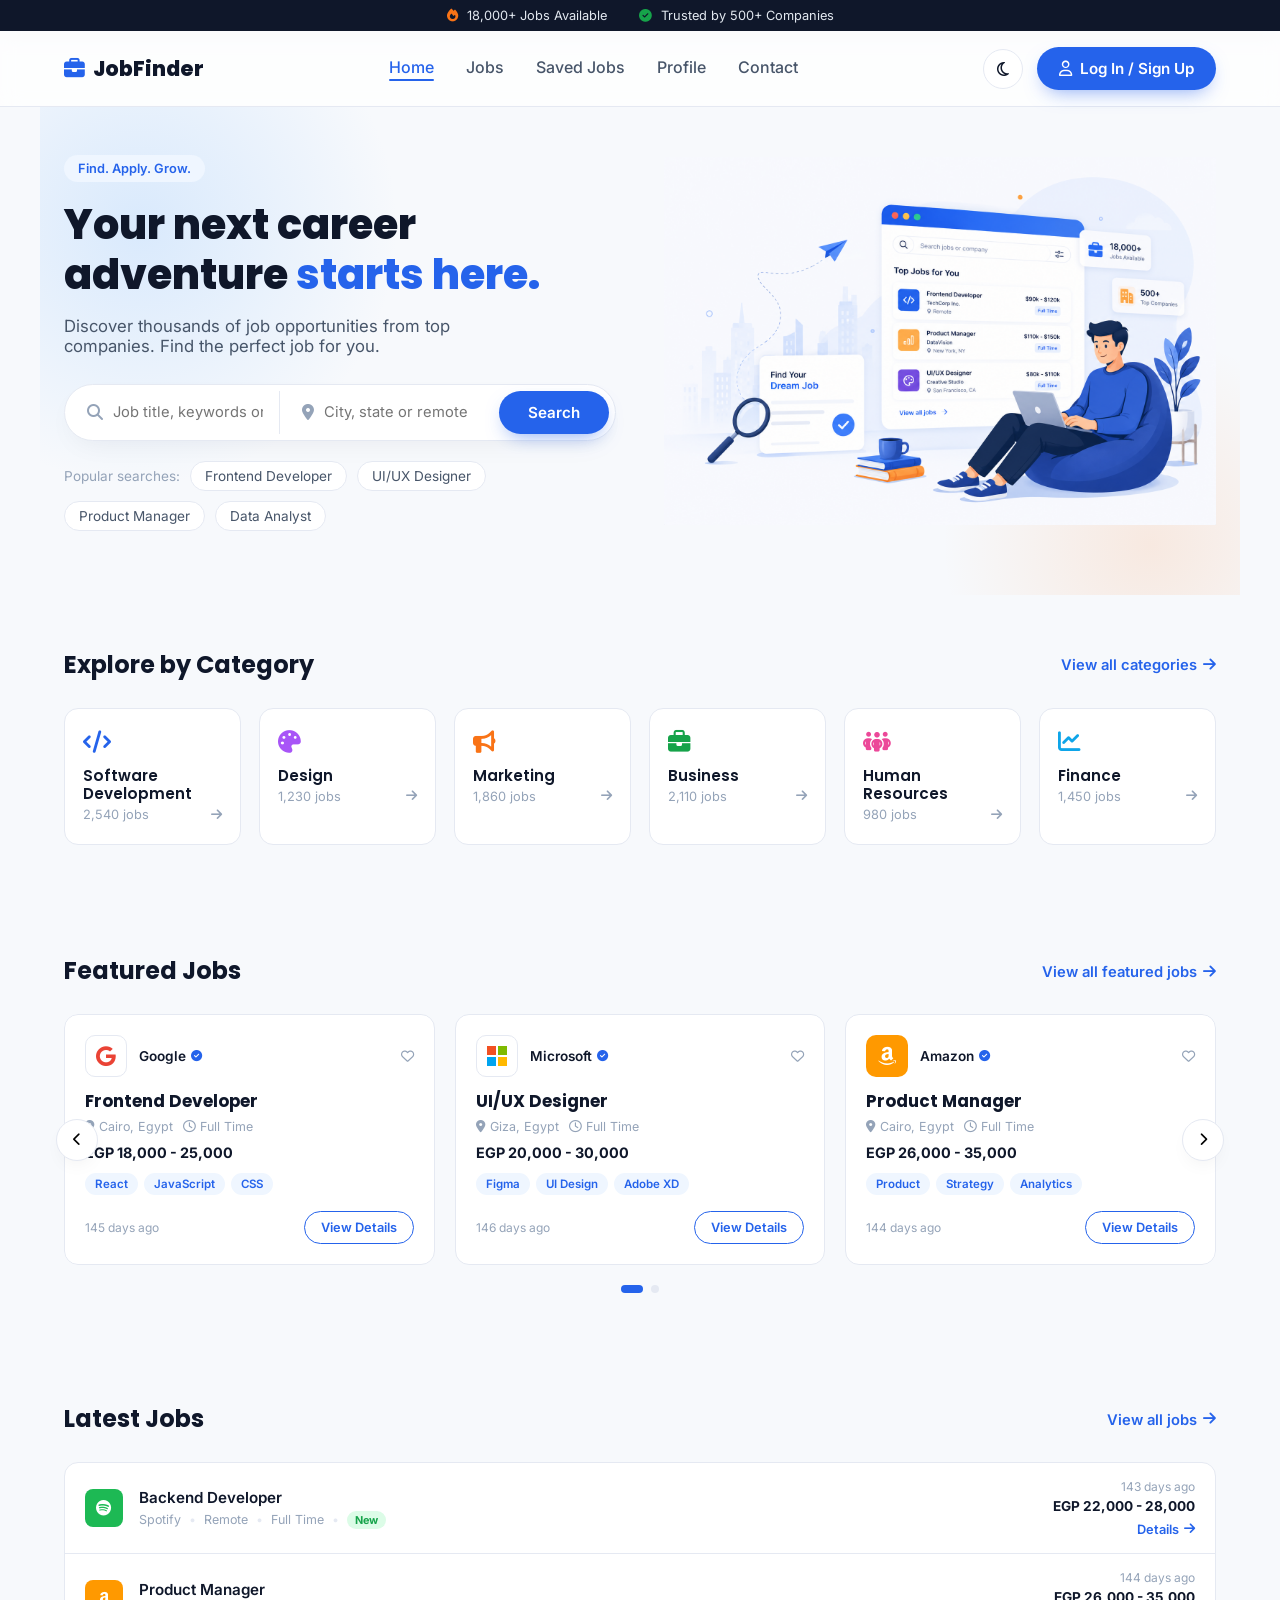
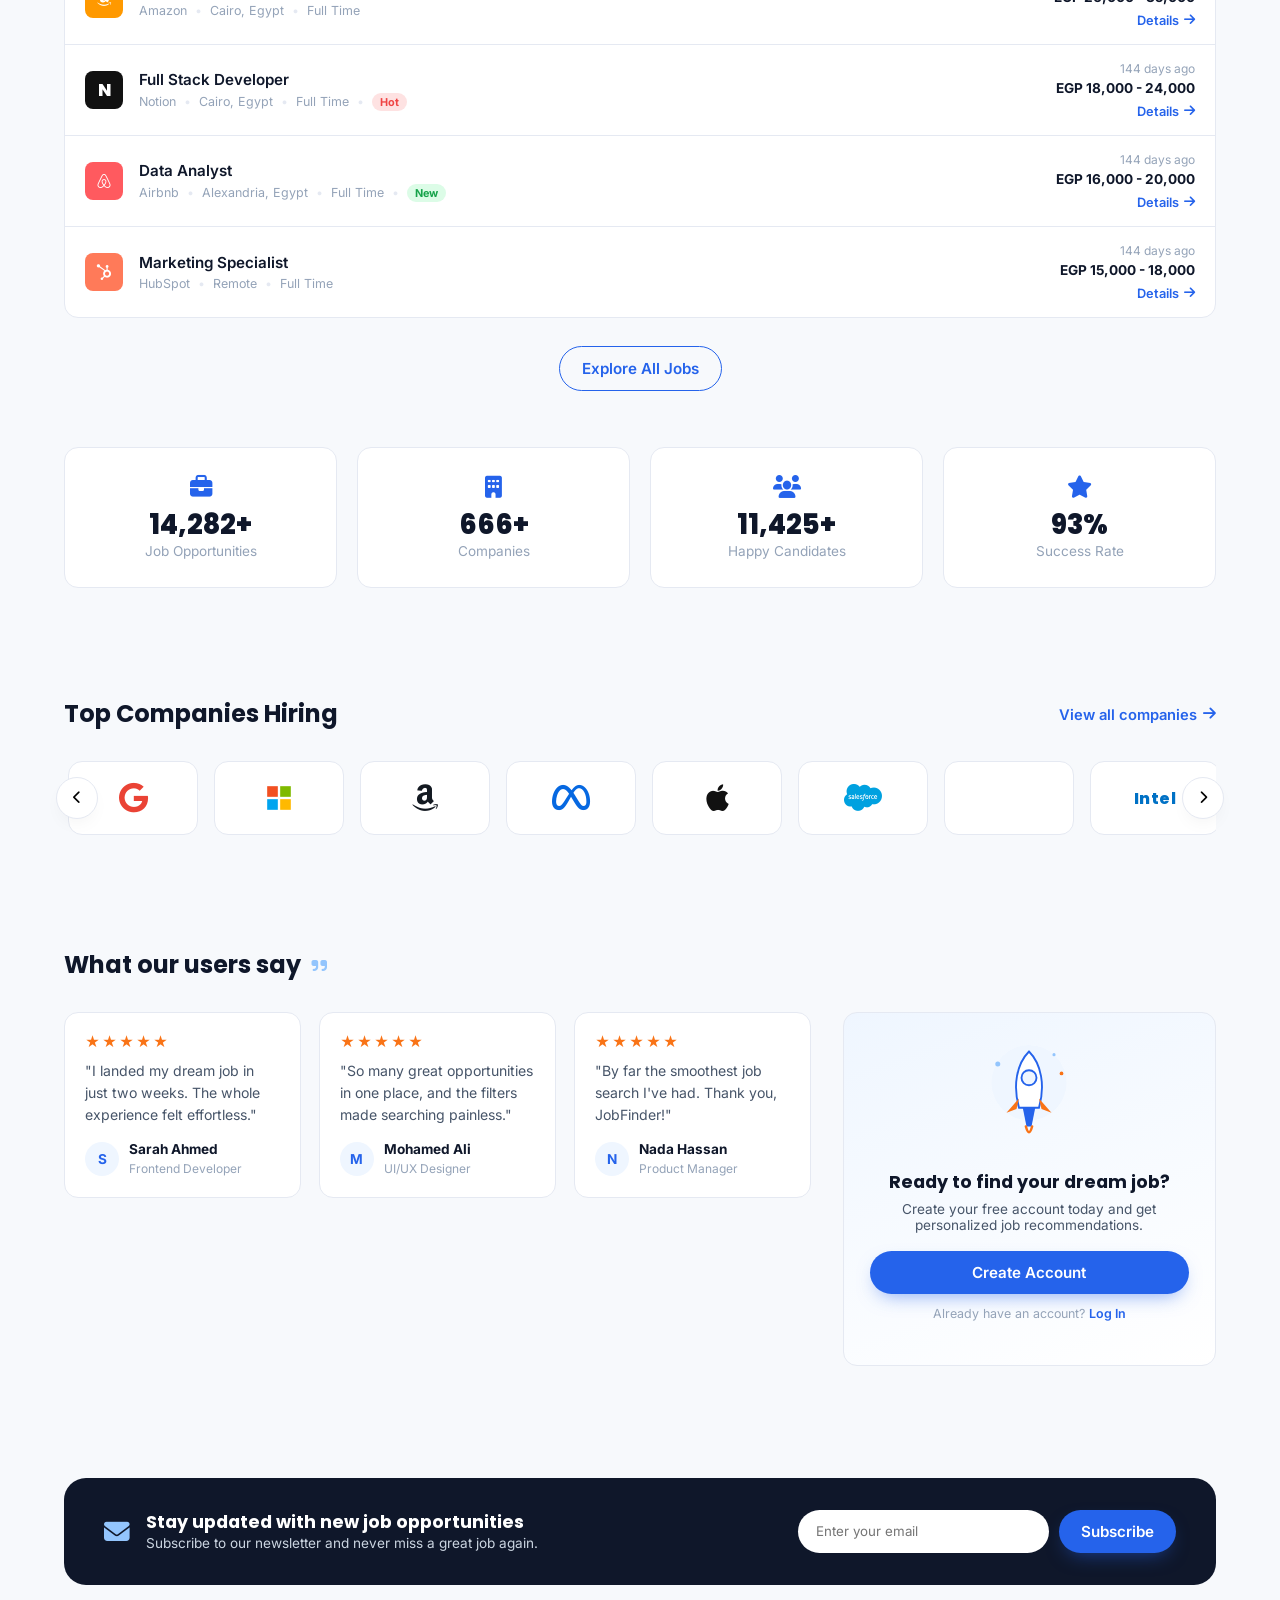
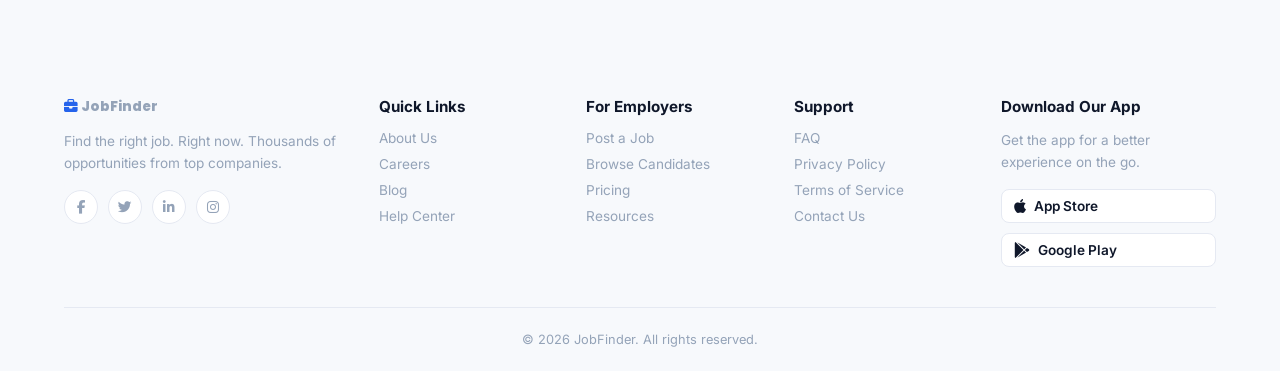
==== index.html @ 9f650072 "Initial commit" ====
<!DOCTYPE html>
<html lang="en">
<head>
<meta charset="UTF-8">
<meta name="viewport" content="width=device-width, initial-scale=1.0">
<title>JobFinder | Find. Apply. Grow.</title>

<link rel="preconnect" href="https://fonts.googleapis.com">
<link href="https://fonts.googleapis.com/css2?family=Poppins:wght@400;500;600;700;800&family=Inter:wght@400;500;600&display=swap" rel="stylesheet">
<link rel="stylesheet" href="https://cdnjs.cloudflare.com/ajax/libs/font-awesome/6.5.1/css/all.min.css">

<link rel="stylesheet" href="assets/css/style.css">
<link rel="stylesheet" href="assets/css/components.css">
<link rel="stylesheet" href="assets/css/sections.css">
<link rel="stylesheet" href="assets/css/responsive.css">
</head>
<body>

<!-- Top bar -->
<div class="topbar">
  <span><i class="fa-solid fa-fire"></i> 18,000+ Jobs Available</span>
  <span><i class="fa-solid fa-circle-check"></i> Trusted by 500+ Companies</span>
</div>

<!-- Navbar (sticky) -->
<div class="navbar-outer">
  <header class="navbar">
    <a href="index.html" class="logo">
      <i class="fa-solid fa-briefcase"></i> JobFinder
    </a>

    <nav class="nav-links" id="navLinks">
      <a href="index.html" class="active">Home</a>
      <a href="pages/jobs.html">Jobs</a>
      <a href="pages/saved.html">Saved Jobs</a>
      <a href="pages/profile.html">Profile</a>
      <a href="pages/contact.html">Contact</a>
    </nav>

    <div class="nav-actions">
      <button id="themeToggle" class="icon-btn" aria-label="Toggle dark mode">
        <i class="fa-regular fa-moon"></i>
      </button>
      <a href="pages/profile.html" class="btn btn-primary">
        <i class="fa-regular fa-user"></i> Log In / Sign Up
      </a>
    </div>

    <button class="icon-btn menu-toggle" id="menuToggle" aria-label="Menu">
      <i class="fa-solid fa-bars"></i>
    </button>
  </header>
</div>

<!-- Hero -->
<section class="hero">
  <div class="hero-text">
    <span class="badge">Find. Apply. Grow.</span>
    <h1>Your next career <br>adventure <span class="highlight">starts here.</span></h1>
    <p>Discover thousands of job opportunities from top companies. Find the perfect job for you.</p>

    <form class="search-bar" id="heroSearchForm">
      <div class="search-field">
        <i class="fa-solid fa-magnifying-glass"></i>
        <input type="text" id="searchTitle" placeholder="Job title, keywords or company">
      </div>
      <div class="search-field">
        <i class="fa-solid fa-location-dot"></i>
        <input type="text" id="searchLocation" placeholder="City, state or remote">
      </div>
      <button type="submit" class="btn btn-primary" id="searchBtn">
        <span class="btn-label">Search</span>
      </button>
    </form>

    <div class="popular-searches">
      <span>Popular searches:</span>
      <a href="pages/jobs.html?search=Frontend%20Developer">Frontend Developer</a>
      <a href="pages/jobs.html?search=UI%2FUX%20Designer">UI/UX Designer</a>
      <a href="pages/jobs.html?search=Product%20Manager">Product Manager</a>
      <a href="pages/jobs.html?search=Data%20Analyst">Data Analyst</a>
    </div>
  </div>

  <div class="hero-art">
    <img src="assets/images/hero-illustration.png" alt="Illustration of a person browsing job listings on a laptop">
  </div>
</section>


<!-- Categories -->
<section class="section">
  <div class="section-head">
    <h2>Explore by Category</h2>
    <a href="pages/jobs.html" class="link-arrow">View all categories <i class="fa-solid fa-arrow-right"></i></a>
  </div>

  <div class="category-grid" id="categoryGrid"></div>
</section>

<!-- Featured Jobs -->
<section class="section">
  <div class="section-head">
    <h2>Featured Jobs</h2>
    <a href="pages/jobs.html?featured=true" class="link-arrow">View all featured jobs <i class="fa-solid fa-arrow-right"></i></a>
  </div>

  <div class="featured-carousel">
    <button class="carousel-btn" id="featPrev" aria-label="Previous"><i class="fa-solid fa-chevron-left"></i></button>
    <div class="featured-viewport">
      <div class="featured-slider" id="featuredSlider"></div>
    </div>
    <button class="carousel-btn" id="featNext" aria-label="Next"><i class="fa-solid fa-chevron-right"></i></button>
  </div>
  <div class="dots" id="featDots"></div>
</section>

<!-- Latest Jobs -->
<section class="section">
  <div class="section-head">
    <h2>Latest Jobs</h2>
    <a href="pages/jobs.html" class="link-arrow">View all jobs <i class="fa-solid fa-arrow-right"></i></a>
  </div>

  <div class="latest-list" id="latestList"></div>

  <div class="center-btn">
    <a href="pages/jobs.html" class="btn btn-outline">Explore All Jobs</a>
  </div>
</section>

<!-- Stats -->
<section class="section stats-section">
  <div class="stats" id="statsGrid">
    <div class="stat">
      <i class="fa-solid fa-briefcase"></i>
      <h3 data-count="15000" data-suffix="+">0</h3>
      <p>Job Opportunities</p>
    </div>
    <div class="stat">
      <i class="fa-solid fa-building"></i>
      <h3 data-count="700" data-suffix="+">0</h3>
      <p>Companies</p>
    </div>
    <div class="stat">
      <i class="fa-solid fa-users"></i>
      <h3 data-count="12000" data-suffix="+">0</h3>
      <p>Happy Candidates</p>
    </div>
    <div class="stat">
      <i class="fa-solid fa-star"></i>
      <h3 data-count="98" data-suffix="%">0</h3>
      <p>Success Rate</p>
    </div>
  </div>
</section>

<!-- Top Companies -->
<section class="section">
  <div class="section-head">
    <h2>Top Companies Hiring</h2>
    <a href="pages/jobs.html" class="link-arrow">View all companies <i class="fa-solid fa-arrow-right"></i></a>
  </div>

  <div class="companies-carousel">
    <button class="carousel-btn" id="compPrev" aria-label="Previous"><i class="fa-solid fa-chevron-left"></i></button>
    <div class="companies-row" id="companiesRow"></div>
    <button class="carousel-btn" id="compNext" aria-label="Next"><i class="fa-solid fa-chevron-right"></i></button>
  </div>
</section>

<!-- Testimonials + CTA -->
<section class="section">
  <div class="testimonials-grid">
    <h2>What our users say <i class="fa-solid fa-quote-right"></i></h2>

    <div class="testimonial-cards" id="testimonialCards"></div>

    <div class="cta-card">
      <div class="cta-art" aria-hidden="true">
        <svg viewBox="0 0 160 200" xmlns="http://www.w3.org/2000/svg">
          <circle cx="80" cy="70" r="60" fill="var(--primary-soft)"/>
          <g>
            <path d="M80 20 C100 40 106 75 96 110 L64 110 C54 75 60 40 80 20Z" fill="var(--surface)" stroke="var(--primary)" stroke-width="3"/>
            <circle cx="80" cy="62" r="12" fill="var(--primary-soft)" stroke="var(--primary)" stroke-width="3"/>
            <path d="M64 95 L44 118 L60 112Z" fill="var(--accent)"/>
            <path d="M96 95 L116 118 L100 112Z" fill="var(--accent)"/>
            <path d="M70 110 L90 110 L84 140 L76 140Z" fill="var(--primary)"/>
            <path d="M75 140 Q80 158 85 140" fill="none" stroke="var(--accent)" stroke-width="4" stroke-linecap="round"/>
          </g>
          <circle cx="30" cy="40" r="4" fill="var(--primary-light)"/>
          <circle cx="132" cy="55" r="3" fill="var(--accent)"/>
          <circle cx="120" cy="25" r="2.5" fill="var(--primary-light)"/>
        </svg>
      </div>
      <h3>Ready to find your dream job?</h3>
      <p>Create your free account today and get personalized job recommendations.</p>
      <a href="pages/profile.html" class="btn btn-primary">Create Account</a>
      <p class="small">Already have an account? <a href="pages/profile.html">Log In</a></p>
    </div>
  </div>
</section>

<!-- Newsletter -->
<section class="section">
  <div class="newsletter">
    <div class="newsletter-copy">
      <i class="fa-solid fa-envelope"></i>
      <div>
        <h3>Stay updated with new job opportunities</h3>
        <p>Subscribe to our newsletter and never miss a great job again.</p>
      </div>
    </div>
    <form id="newsletterForm">
      <input type="email" id="newsletterEmail" placeholder="Enter your email" required>
      <button type="submit" class="btn btn-primary" id="newsletterBtn">Subscribe</button>
    </form>
  </div>
</section>

<!-- Footer -->
<footer class="footer">
  <div class="footer-grid">
    <div>
      <a href="index.html" class="logo"><i class="fa-solid fa-briefcase"></i> JobFinder</a>
      <p>Find the right job. Right now. Thousands of opportunities from top companies.</p>
      <div class="socials">
        <a href="#" aria-label="Facebook"><i class="fa-brands fa-facebook-f"></i></a>
        <a href="#" aria-label="Twitter"><i class="fa-brands fa-twitter"></i></a>
        <a href="#" aria-label="LinkedIn"><i class="fa-brands fa-linkedin-in"></i></a>
        <a href="#" aria-label="Instagram"><i class="fa-brands fa-instagram"></i></a>
      </div>
    </div>
    <div>
      <h4>Quick Links</h4>
      <a href="index.html">About Us</a>
      <a href="pages/jobs.html">Careers</a>
      <a href="#">Blog</a>
      <a href="pages/contact.html">Help Center</a>
    </div>
    <div>
      <h4>For Employers</h4>
      <a href="#">Post a Job</a>
      <a href="#">Browse Candidates</a>
      <a href="#">Pricing</a>
      <a href="#">Resources</a>
    </div>
    <div>
      <h4>Support</h4>
      <a href="#">FAQ</a>
      <a href="#">Privacy Policy</a>
      <a href="#">Terms of Service</a>
      <a href="pages/contact.html">Contact Us</a>
    </div>
    <div>
      <h4>Download Our App</h4>
      <p>Get the app for a better experience on the go.</p>
      <div class="app-badges">
        <a href="#" class="app-badge"><i class="fa-brands fa-apple"></i> App Store</a>
        <a href="#" class="app-badge"><i class="fa-brands fa-google-play"></i> Google Play</a>
      </div>
    </div>
  </div>
  <div class="footer-bottom">© 2026 JobFinder. All rights reserved.</div>
</footer>

<button id="backToTop" class="back-to-top" aria-label="Back to top">
  <i class="fa-solid fa-arrow-up"></i>
</button>

<script src="assets/js/api.js"></script>
<script src="assets/js/saved-jobs.js"></script>
<script src="assets/js/brands.js"></script>
<script src="assets/js/featured-jobs.js"></script>
<script src="assets/js/latest-jobs.js"></script>
<script src="assets/js/stats.js"></script>
<script src="assets/js/companies.js"></script>
<script src="assets/js/testimonials.js"></script>
<script src="assets/js/newsletter.js"></script>
<script src="assets/js/back-to-top.js"></script>
<script src="assets/js/theme.js"></script>
<script src="assets/js/categories.js"></script>
<script src="assets/js/hero-search.js"></script>
<script src="assets/js/menu.js"></script>
<script src="assets/js/main.js"></script>
</body>
</html>
---- assets/css/style.css ----
/* ============================================
   JobFinder — Design Tokens
   ============================================ */
:root{
  --primary:#2563eb;
  --primary-dark:#1d4ed8;
  --primary-light:#93c5fd;
  --primary-soft:#eff6ff;
  --accent:#f97316;
  --success:#16a34a;

  --cat-blue:#2563eb;
  --cat-purple:#a855f7;
  --cat-orange:#f97316;
  --cat-green:#16a34a;
  --cat-pink:#ec4899;
  --cat-cyan:#0ea5e9;

  --bg:#f7f9fc;
  --surface:#ffffff;
  --surface-translucent:rgba(255,255,255,.75);
  --ink:#0f172a;
  --ink-soft:#475569;
  --ink-faint:#94a3b8;
  --border:#e5e9f2;
  --shadow-soft:rgba(15,23,42,0.08);

  --radius-sm:8px;
  --radius-md:14px;
  --radius-full:999px;

  --font-display:'Poppins', sans-serif;
  --font-body:'Inter', sans-serif;

  --container:1200px;
  --transition:.25s ease;
}

.dark{
  --bg:#0b1220;
  --surface:#131b2c;
  --surface-translucent:rgba(19,27,44,.75);
  --ink:#f1f5f9;
  --ink-soft:#cbd5e1;
  --ink-faint:#7c8aa5;
  --border:#233047;
  --shadow-soft:rgba(0,0,0,0.35);
  --primary-soft:#132038;
}

*{ box-sizing:border-box; margin:0; padding:0; }

html{ scroll-behavior:smooth; }

body{
  font-family:var(--font-body);
  background:var(--bg);
  color:var(--ink);
  transition:background var(--transition), color var(--transition);
  overflow-x:hidden;
}

h1,h2,h3{ font-family:var(--font-display); color:var(--ink); line-height:1.2; }

a{ text-decoration:none; color:inherit; }
button{ font-family:inherit; cursor:pointer; border:none; background:none; }
input{ font-family:inherit; }

/* ============ Layout helpers ============ */
.section{
  max-width:var(--container);
  margin:0 auto;
  padding:56px 24px;
}
.section-head{
  display:flex;
  align-items:center;
  justify-content:space-between;
  margin-bottom:28px;
}
.section-head h2{ font-size:1.5rem; font-weight:700; }
.link-arrow{
  color:var(--primary);
  font-weight:600;
  font-size:.92rem;
  display:flex; align-items:center; gap:6px;
  transition:gap var(--transition);
}
.link-arrow:hover{ gap:10px; }

.btn{
  display:inline-flex;
  align-items:center;
  justify-content:center;
  gap:8px;
  padding:12px 22px;
  border-radius:var(--radius-full);
  font-weight:600;
  font-size:.95rem;
  transition:transform var(--transition), box-shadow var(--transition), background var(--transition);
  white-space:nowrap;
}
.btn-primary{
  background:var(--primary);
  color:#fff;
  box-shadow:0 8px 20px -8px rgba(37,99,235,0.6);
}
.btn-primary:hover{ background:var(--primary-dark); transform:translateY(-2px); }
.btn-primary:disabled{ opacity:.75; cursor:default; transform:none; }

.icon-btn{
  width:40px; height:40px;
  display:flex; align-items:center; justify-content:center;
  border-radius:50%;
  background:var(--surface);
  border:1px solid var(--border);
  color:var(--ink);
  font-size:1rem;
  transition:background var(--transition);
}
.icon-btn:hover{ background:var(--primary-soft); color:var(--primary); }

/* ============ Top bar ============ */
.topbar{
  background:var(--ink);
  color:#e2e8f0;
  display:flex;
  justify-content:center;
  gap:32px;
  font-size:.8rem;
  padding:8px 16px;
}
.topbar i{ margin-right:5px; }
.topbar i.fa-fire{ color:var(--accent); }
.topbar i.fa-circle-check{ color:var(--success); }

/* ============ Navbar (sticky + glass) ============ */
.navbar-outer{
  position:sticky;
  top:0;
  z-index:100;
  background:var(--surface-translucent);
  backdrop-filter:blur(10px);
  -webkit-backdrop-filter:blur(10px);
  border-bottom:1px solid var(--border);
}
.navbar{
  display:flex;
  align-items:center;
  justify-content:space-between;
  max-width:var(--container);
  margin:0 auto;
  padding:16px 24px;
  position:relative;
}
.logo{
  font-family:var(--font-display);
  font-weight:800;
  font-size:1.3rem;
  display:flex;
  align-items:center;
  gap:8px;
  color:var(--ink);
}
.logo i{ color:var(--primary); }

.nav-links{
  display:flex;
  gap:32px;
  font-weight:500;
  color:var(--ink-soft);
}
.nav-links a{ position:relative; transition:color var(--transition); padding-bottom:4px; }
.nav-links a:hover, .nav-links a.active{ color:var(--primary); }
.nav-links a.active::after{
  content:'';
  position:absolute;
  bottom:0; left:0; right:0;
  height:2px;
  background:var(--primary);
  border-radius:2px;
}

.nav-actions{ display:flex; align-items:center; gap:14px; }
.menu-toggle{ display:none; }

/* ============ Hero ============ */
.hero{
  position:relative;
  overflow:hidden;
  max-width:var(--container);
  margin:0 auto;
  padding:48px 24px 64px;
  display:grid;
  grid-template-columns:1fr 1fr;
  gap:48px;
  align-items:center;
}
.hero::before{
  content:'';
  position:absolute;
  top:-140px;
  left:-160px;
  width:520px;
  height:520px;
  background:radial-gradient(circle, var(--primary-light) 0%, transparent 70%);
  opacity:.3;
  z-index:-1;
  pointer-events:none;
}
.hero::after{
  content:'';
  position:absolute;
  bottom:-160px;
  right:-120px;
  width:420px;
  height:420px;
  background:radial-gradient(circle, var(--accent) 0%, transparent 70%);
  opacity:.12;
  z-index:-1;
  pointer-events:none;
}

.badge{
  display:inline-block;
  background:var(--primary-soft);
  color:var(--primary);
  font-weight:600;
  font-size:.8rem;
  padding:6px 14px;
  border-radius:var(--radius-full);
  margin-bottom:18px;
}
.hero-text h1{
  font-size:2.6rem;
  font-weight:800;
  margin-bottom:16px;
}
.hero-text h1 .highlight{ color:var(--primary); }
.hero-text > p{
  color:var(--ink-soft);
  font-size:1.05rem;
  margin-bottom:28px;
  max-width:460px;
}

/* ---- fade-up entrance for hero copy ---- */
.hero-text > *{
  opacity:0;
  animation:fadeUp .7s ease forwards;
}
.hero-text .badge{ animation-delay:.05s; }
.hero-text h1{ animation-delay:.15s; }
.hero-text > p{ animation-delay:.25s; }
.hero-text .search-bar{ animation-delay:.35s; }
.hero-text .popular-searches{ animation-delay:.45s; }

@keyframes fadeUp{
  from{ opacity:0; transform:translateY(24px); }
  to{ opacity:1; transform:translateY(0); }
}

@media (prefers-reduced-motion: reduce){
  .hero-text > *{ animation:none; opacity:1; }
  .hero-art img{ animation:none; }
}

.search-bar{
  display:flex;
  background:var(--surface);
  border-radius:var(--radius-full);
  box-shadow:0 10px 30px -12px var(--shadow-soft);
  padding:6px;
  gap:6px;
  border:1px solid var(--border);
}
.search-field{
  flex:1;
  display:flex;
  align-items:center;
  gap:10px;
  padding:10px 16px;
  border-right:1px solid var(--border);
  color:var(--ink-faint);
}
.search-field:last-of-type{ border-right:none; }
.search-field input{
  border:none;
  outline:none;
  background:none;
  width:100%;
  font-size:.92rem;
  color:var(--ink);
}
.search-bar .btn{ flex-shrink:0; min-width:110px; }

.popular-searches{
  display:flex;
  flex-wrap:wrap;
  align-items:center;
  gap:10px;
  margin-top:20px;
  font-size:.85rem;
  color:var(--ink-faint);
}
.popular-searches a{
  background:var(--surface);
  border:1px solid var(--border);
  padding:6px 14px;
  border-radius:var(--radius-full);
  color:var(--ink-soft);
  transition:all var(--transition);
}
.popular-searches a:hover{ border-color:var(--primary); color:var(--primary); }

/* ---- floating hero illustration ---- */
.hero-art img{
  width:100%;
  height:auto;
  animation:float 4s ease-in-out infinite;
}
@keyframes float{
  0%, 100%{ transform:translateY(0); }
  50%{ transform:translateY(-14px); }
}

/* ============ Categories ============ */
.category-grid{
  display:grid;
  grid-template-columns:repeat(6,1fr);
  gap:18px;
}
.category-card{
  background:var(--surface);
  border:1px solid var(--border);
  border-radius:var(--radius-md);
  padding:22px 18px;
  transition:transform var(--transition), box-shadow var(--transition), border-color var(--transition);
  cursor:pointer;
  display:block;
}
.category-card:hover{
  transform:translateY(-4px);
  box-shadow:0 14px 30px -14px var(--shadow-soft);
  border-color:var(--primary-light);
}
.category-card i.icon{
  font-size:1.4rem;
  margin-bottom:14px;
  display:block;
}
.category-card i.icon.blue{ color:var(--cat-blue); }
.category-card i.icon.purple{ color:var(--cat-purple); }
.category-card i.icon.orange{ color:var(--cat-orange); }
.category-card i.icon.green{ color:var(--cat-green); }
.category-card i.icon.pink{ color:var(--cat-pink); }
.category-card i.icon.cyan{ color:var(--cat-cyan); }

.category-card h3{ font-size:.95rem; margin-bottom:4px; font-weight:600; }
.category-card p{ font-size:.8rem; color:var(--ink-faint); display:flex; align-items:center; justify-content:space-between; }
---- assets/css/components.css ----
/* ============================================
   components.css — reusable UI pieces
   (job cards, carousel, skeleton loaders)
   ============================================ */

.btn-outline{
  background:transparent;
  color:var(--primary);
  border:1.5px solid var(--primary);
}
.btn-outline:hover{ background:var(--primary-soft); }
.btn-sm{ padding:8px 16px; font-size:.8rem; }

/* ---- Featured carousel shell (pages of 3, sliding) ---- */
.featured-carousel{
  position:relative;
}
.carousel-btn{
  position:absolute;
  top:50%;
  transform:translateY(-50%);
  z-index:5;
  width:42px; height:42px;
  border-radius:50%;
  background:var(--surface);
  border:1px solid var(--border);
  display:flex; align-items:center; justify-content:center;
  box-shadow:0 8px 20px -8px var(--shadow-soft);
  transition:background var(--transition), color var(--transition), transform .15s ease;
}
.carousel-btn:hover{ background:var(--primary); color:#fff; border-color:var(--primary); transform:translateY(-50%) translateY(-2px); }
.carousel-btn:active{ transform:translateY(-50%) scale(.92); }
.carousel-btn#featPrev, .carousel-btn#compPrev{ left:-8px; }
.carousel-btn#featNext, .carousel-btn#compNext{ right:-8px; }

.featured-viewport{
  width:100%;
  overflow:hidden;
  border-radius:var(--radius-md);
}
.featured-slider{
  display:flex;
  transition:transform .55s cubic-bezier(.4,0,.2,1);
}
.featured-page{
  flex:0 0 100%;
  display:grid;
  grid-template-columns:repeat(3,1fr);
  gap:20px;
}

.dots{ display:flex; justify-content:center; gap:8px; margin-top:20px; }
.dot{
  width:8px; height:8px; border-radius:50%;
  background:var(--border);
  transition:background var(--transition), width var(--transition);
  cursor:pointer;
}
.dot.active{ background:var(--primary); width:22px; border-radius:4px; }

/* ---- Job card ---- */
.job-card{
  background:var(--surface);
  border:1px solid var(--border);
  border-radius:var(--radius-md);
  padding:20px;
  transition:transform var(--transition), box-shadow var(--transition);
}
.job-card:hover{ transform:translateY(-4px); box-shadow:0 14px 30px -14px var(--shadow-soft); }

.job-card-top{ display:flex; align-items:center; gap:12px; margin-bottom:14px; }
.company-icon{
  width:42px; height:42px;
  border-radius:10px;
  background:var(--primary-soft);
  display:flex; align-items:center; justify-content:center;
  font-size:1.3rem;
  color:var(--primary);
  flex-shrink:0;
  transition:transform .3s ease;
}
.job-card:hover .company-icon{ transform:rotate(-6deg) scale(1.08); }

.letter-icon{ font-family:var(--font-display); font-weight:800; font-size:1.1rem; }

/* real brand colors */
.company-icon.brand-google{ background:#fff; border:1px solid var(--border); }
.company-icon.brand-google i{ color:#EA4335; }
.company-icon.brand-microsoft{
  background:#fff;
  border:1px solid var(--border);
}

.company-icon.brand-amazon{ background:#FF9900; color:#fff; }
.company-icon.brand-spotify{ background:#1DB954; color:#fff; }
.company-icon.brand-meta{ background:#0866FF; color:#fff; }
.company-icon.brand-airbnb{ background:#FF5A5F; color:#fff; }
.company-icon.brand-hubspot{ background:#FF7A59; color:#fff; }
.company-icon.brand-dropbox{ background:#0061FF; color:#fff; }
.company-icon.brand-notion{ background:#111111; color:#fff; }
.company-icon.brand-netflix{ background:#E50914; color:#fff; }

.job-card .company-name{ font-weight:600; font-size:.85rem; display:flex; align-items:center; gap:5px; }
.job-card .verified{ color:var(--primary); font-size:.7rem; }
.job-card .fav-btn{
  margin-left:auto;
  color:var(--ink-faint);
  transition:color var(--transition), transform var(--transition);
}
.job-card .fav-btn:hover{ color:#ef4444; transform:scale(1.15); }
.job-card .fav-btn.active{ color:#ef4444; }

.job-card h3{ font-size:1.05rem; margin-bottom:8px; }
.job-card .meta{
  display:flex; flex-wrap:wrap; gap:10px;
  font-size:.78rem; color:var(--ink-faint);
  margin-bottom:10px;
}
.job-card .meta span{ display:flex; align-items:center; gap:5px; }
.job-card .salary{ font-weight:700; color:var(--ink); margin-bottom:12px; font-size:.9rem; }
.job-card .skills{ display:flex; flex-wrap:wrap; gap:6px; margin-bottom:16px; }
.job-card .skill-tag{
  background:var(--primary-soft);
  color:var(--primary);
  font-size:.72rem;
  font-weight:600;
  padding:4px 10px;
  border-radius:var(--radius-full);
}
.job-card-footer{ display:flex; align-items:center; justify-content:space-between; }
.job-card .posted{ font-size:.75rem; color:var(--ink-faint); }

/* ---- Empty state (shared: Jobs list, Job Details, Saved Jobs...) ---- */
.empty-state{
  text-align:center;
  padding:60px 20px;
  color:var(--ink-faint);
  background:var(--surface);
  border:1px dashed var(--border);
  border-radius:var(--radius-md);
}
.empty-state i{ font-size:1.8rem; margin-bottom:12px; display:block; }
.empty-state p{ margin-bottom:16px; }

/* ---- Generic utility ---- */
.hidden{ display:none !important; }

.count-badge{
  display:inline-flex;
  align-items:center;
  justify-content:center;
  min-width:24px;
  height:24px;
  padding:0 8px;
  border-radius:var(--radius-full);
  background:var(--primary-soft);
  color:var(--primary);
  font-size:.8rem;
  font-weight:700;
  margin-left:4px;
}

/* ---- Confirmation / info modals (shared: Job Details, Saved Jobs...) ---- */
.modal-overlay{
  display:none;
  position:fixed;
  inset:0;
  background:rgba(15,23,42,.55);
  align-items:center;
  justify-content:center;
  z-index:300;
  padding:20px;
}
.modal-overlay.show{ display:flex; }
.modal-card{
  background:var(--surface);
  border-radius:var(--radius-md);
  padding:36px 30px;
  max-width:380px;
  width:100%;
  text-align:center;
  animation:fadeUp .3s ease both;
}
.modal-icon{ font-size:2.6rem; color:var(--success); margin-bottom:16px; }
.modal-icon.warn{ color:var(--accent); }
.modal-card h3{ font-size:1.15rem; margin-bottom:10px; }
.modal-card p{ font-size:.88rem; color:var(--ink-soft); margin-bottom:22px; line-height:1.6; }
.modal-card .btn{ width:100%; }

.modal-actions{ display:flex; gap:10px; }
.modal-actions .btn{ flex:1; width:auto; }

.btn-danger{
  background:#ef4444;
  color:#fff;
  box-shadow:0 8px 20px -8px rgba(239,68,68,.5);
}
.btn-danger:hover{ background:#dc2626; }

/* ---- Skeleton loading state ---- */
.skeleton{
  background:linear-gradient(90deg, var(--border) 25%, var(--bg) 50%, var(--border) 75%);
  background-size:200% 100%;
  animation:shimmer 1.4s infinite;
  border-radius:var(--radius-md);
}
.job-card-skeleton{
  height:260px;
}
@keyframes shimmer{
  0%{ background-position:200% 0; }
  100%{ background-position:-200% 0; }
}
---- assets/css/sections.css ----
/* ============================================
   sections.css — one-off page sections that
   sit below the fold (Latest Jobs -> Footer)
   ============================================ */

.center-btn{ display:flex; justify-content:center; margin-top:28px; }

/* ---- Latest Jobs list ---- */
.latest-list{
  display:flex;
  flex-direction:column;
  background:var(--surface);
  border:1px solid var(--border);
  border-radius:var(--radius-md);
  overflow:hidden;
}
.latest-item{
  display:flex;
  align-items:center;
  gap:16px;
  padding:16px 20px;
  border-bottom:1px solid var(--border);
  transition:background var(--transition), padding-left var(--transition);
}
.latest-item:last-child{ border-bottom:none; }
.latest-item:hover{ background:var(--primary-soft); padding-left:26px; }

.latest-item .company-icon{ width:38px; height:38px; font-size:1rem; border-radius:8px; }
.latest-item .info{ flex:1; min-width:0; }
.latest-item .info h4{ font-size:.95rem; font-weight:600; margin-bottom:4px; }
.latest-item .info .sub{
  font-size:.78rem; color:var(--ink-faint);
  display:flex; gap:8px; flex-wrap:wrap; align-items:center;
}
.latest-item .info .sub span:not(.tag)::after{ content:"•"; margin-left:8px; color:var(--border); }
.latest-item .info .sub span:not(.tag):last-of-type::after{ content:""; margin-left:0; }

.tag{ font-size:.68rem; font-weight:700; padding:2px 8px; border-radius:var(--radius-full); }
.tag-new{ background:#dcfce7; color:#16a34a; }
.tag-hot{ background:#fee2e2; color:#ef4444; }

.latest-item .right{ text-align:right; flex-shrink:0; }
.latest-item .right .posted{ font-size:.75rem; color:var(--ink-faint); margin-bottom:4px; }
.latest-item .right .salary{ font-size:.85rem; font-weight:700; margin-bottom:8px; }
.latest-item .details-link{
  font-size:.8rem; font-weight:600; color:var(--primary);
  display:flex; align-items:center; gap:5px; justify-content:flex-end;
  transition:gap var(--transition);
}
.latest-item:hover .details-link{ gap:9px; }

.latest-skeleton{ height:68px; margin:1px 0; border-radius:0; }

/* ---- Stats ---- */
.stats-section{ padding-top:0; }
.stats{
  display:grid;
  grid-template-columns:repeat(4,1fr);
  gap:20px;
}
.stat{
  background:var(--surface);
  border:1px solid var(--border);
  border-radius:var(--radius-md);
  padding:28px 18px;
  text-align:center;
  transition:transform var(--transition), box-shadow var(--transition);
}
.stat:hover{ transform:translateY(-4px); box-shadow:0 14px 30px -14px var(--shadow-soft); }
.stat i{ color:var(--primary); font-size:1.4rem; margin-bottom:10px; }
.stat h3{ font-size:1.7rem; font-weight:800; font-variant-numeric:tabular-nums; }
.stat p{ color:var(--ink-faint); font-size:.85rem; margin-top:2px; }

/* ---- Top companies strip ---- */
.companies-carousel{
  position:relative;
}
.companies-row{
  display:flex;
  gap:16px;
  overflow-x:auto;
  scroll-behavior:smooth;
  scrollbar-width:none;
  padding:4px;
}
.companies-row::-webkit-scrollbar{ display:none; }

.company-chip{
  flex:0 0 auto;
  width:130px; height:74px;
  display:flex; align-items:center; justify-content:center;
  background:var(--surface);
  border:1px solid var(--border);
  border-radius:var(--radius-md);
  transition:transform var(--transition), box-shadow var(--transition), border-color var(--transition);
}
.company-chip:hover{
  transform:translateY(-4px);
  box-shadow:0 14px 26px -14px var(--shadow-soft);
  border-color:var(--primary-light);
}
.company-chip i{ font-size:1.9rem; }
.company-chip .wordmark{ font-family:var(--font-display); font-weight:800; font-size:1rem; letter-spacing:.4px; }

.company-chip.google i{ color:#EA4335; }
.company-chip.amazon i{ color:#131921; }
.company-chip.meta i{ color:#0668E1; }
.company-chip.apple i{ color:#111111; }
.company-chip.salesforce i{ color:#00A1E0; }
.company-chip.adobe i{ color:#FA0F00; }
.company-chip.intel .wordmark{ color:#0071C5; }
.company-chip.ibm .wordmark{ color:#052FAD; }
.company-chip.netflix .wordmark{ color:#E50914; }

/* ---- Testimonials + CTA ---- */
.testimonials-grid{
  display:grid;
  grid-template-columns:2fr 1fr;
  grid-template-areas:
    "heading heading"
    "cards   cta";
  gap:32px;
  align-items:start;
}
.testimonials-grid > h2{
  grid-area:heading;
  font-size:1.5rem;
  display:flex;
  align-items:center;
  gap:10px;
}
.testimonials-grid > h2 i{ color:var(--primary-light); font-size:1.1rem; }

.testimonial-cards{
  grid-area:cards;
  display:grid;
  grid-template-columns:repeat(3,1fr);
  gap:18px;
}
.testimonial-card{
  background:var(--surface);
  border:1px solid var(--border);
  border-radius:var(--radius-md);
  padding:20px;
  transition:transform var(--transition), box-shadow var(--transition);
}
.testimonial-card:hover{ transform:translateY(-4px); box-shadow:0 14px 30px -14px var(--shadow-soft); }
.testimonial-card .stars{ color:var(--accent); letter-spacing:2px; margin-bottom:10px; font-size:.9rem; }
.testimonial-card p{ font-size:.88rem; color:var(--ink-soft); margin-bottom:16px; line-height:1.55; }
.testimonial-card .person{ display:flex; align-items:center; gap:10px; }
.testimonial-card .avatar{
  width:34px; height:34px; border-radius:50%;
  background:var(--primary-soft); color:var(--primary);
  display:flex; align-items:center; justify-content:center;
  font-weight:700; font-size:.85rem; flex-shrink:0;
}
.testimonial-card strong{ display:block; font-size:.85rem; }
.testimonial-card small{ color:var(--ink-faint); font-size:.75rem; }

.cta-card{
  grid-area:cta;
  background:linear-gradient(160deg, var(--primary-soft), var(--surface));
  border:1px solid var(--border);
  border-radius:var(--radius-md);
  padding:26px;
  text-align:center;
}
.cta-art svg{ width:100px; margin:0 auto 8px; display:block; animation:float 4s ease-in-out infinite; }
.cta-card h3{ font-size:1.1rem; margin-bottom:8px; }
.cta-card p{ font-size:.85rem; color:var(--ink-soft); margin-bottom:18px; }
.cta-card .btn{ width:100%; margin-bottom:12px; }
.cta-card .small{ font-size:.78rem; color:var(--ink-faint); }
.cta-card .small a{ color:var(--primary); font-weight:600; }

/* ---- Newsletter ---- */
.newsletter{
  background:var(--ink);
  color:#fff;
  display:flex;
  align-items:center;
  justify-content:space-between;
  gap:24px;
  flex-wrap:wrap;
  padding:32px 40px;
  border-radius:var(--radius-lg, 22px);
}
.newsletter-copy{ display:flex; align-items:center; gap:16px; }
.newsletter i{ font-size:1.6rem; color:var(--primary-light); }
.newsletter h3{ font-size:1.1rem; color:#fff; }
.newsletter p{ font-size:.85rem; color:#cbd5e1; margin-top:2px; }
.newsletter form{ display:flex; gap:10px; }
.newsletter input{
  padding:12px 18px;
  border-radius:var(--radius-full);
  border:none;
  outline:none;
  min-width:240px;
}
.btn-primary.success{ background:var(--success); box-shadow:none; }

/* ---- Footer ---- */
.footer{
  max-width:var(--container);
  margin:0 auto;
  padding:56px 24px 24px;
}
.footer-grid{
  display:grid;
  grid-template-columns:1.6fr 1fr 1fr 1fr 1.2fr;
  gap:28px;
  margin-bottom:40px;
}
.footer-grid .logo{ margin-bottom:14px; }
.footer-grid > div > p{ font-size:.85rem; color:var(--ink-faint); margin-bottom:16px; line-height:1.6; }
.footer-grid h4{ font-size:.95rem; margin-bottom:14px; }
.footer-grid a{
  display:block;
  font-size:.85rem;
  color:var(--ink-faint);
  margin-bottom:10px;
  transition:color var(--transition);
}
.footer-grid a:hover{ color:var(--primary); }

.socials{ display:flex; gap:10px; }
.socials a{
  width:34px; height:34px;
  border-radius:50%;
  background:var(--surface);
  border:1px solid var(--border);
  display:flex; align-items:center; justify-content:center;
  margin-bottom:0;
  transition:background var(--transition), color var(--transition), border-color var(--transition);
}
.socials a:hover{ background:var(--primary); color:#fff; border-color:var(--primary); }

.app-badges{ display:flex; flex-direction:column; gap:10px; }
.app-badge{
  display:flex !important;
  align-items:center;
  gap:8px;
  background:var(--surface);
  border:1px solid var(--border);
  border-radius:var(--radius-sm);
  padding:8px 12px;
  font-size:.8rem;
  font-weight:600;
  color:var(--ink) !important;
  margin-bottom:0 !important;
}
.app-badge:hover{ border-color:var(--primary); color:var(--primary) !important; }
.app-badge i{ font-size:1rem; }

.footer-bottom{
  text-align:center;
  font-size:.8rem;
  color:var(--ink-faint);
  border-top:1px solid var(--border);
  padding-top:24px;
}

/* ---- Back to top ---- */
.back-to-top{
  position:fixed;
  right:24px;
  bottom:24px;
  width:44px; height:44px;
  border-radius:50%;
  background:var(--ink);
  color:#fff;
  display:flex; align-items:center; justify-content:center;
  opacity:0;
  transform:translateY(12px);
  pointer-events:none;
  transition:opacity var(--transition), transform var(--transition), background var(--transition);
  z-index:90;
}
.back-to-top.show{ opacity:1; transform:translateY(0); pointer-events:auto; }
.back-to-top:hover{ background:var(--primary); }
---- assets/css/responsive.css ----
/* ============ Tablet ============ */
@media (max-width: 1024px){
  .category-grid{ grid-template-columns:repeat(3,1fr); }
  .featured-page{ grid-template-columns:repeat(2,1fr); }
  .testimonials-grid{
    grid-template-columns:1fr;
    grid-template-areas:
      "heading"
      "cards"
      "cta";
  }
  .cta-card{ grid-row:auto; }
  .footer-grid{ grid-template-columns:1fr 1fr 1fr; }

  .saved-jobs-grid{ grid-template-columns:repeat(2,1fr); }

  .contact-grid{ grid-template-columns:1fr; }

  /* Jobs page: sidebar becomes a slide-in drawer */
  .jobs-layout{ grid-template-columns:1fr; }
  .mobile-filter-btn{ display:inline-flex; }
  .filters-panel{
    position:fixed;
    top:0; left:0;
    width:300px;
    max-width:85vw;
    height:100vh;
    border-radius:0;
    overflow-y:auto;
    transform:translateX(-100%);
    transition:transform var(--transition);
    z-index:200;
  }
  .filters-panel.show{ transform:translateX(0); }
  .filters-close{ display:flex; }

  /* Job Details: sidebar drops below main content */
  .job-details-body{ grid-template-columns:1fr; }
  .job-details-side{ position:static; }
  .similar-jobs-grid{ grid-template-columns:repeat(2,1fr); }
}

/* ============ Mobile ============ */
@media (max-width: 768px){
  .topbar{ font-size:.7rem; gap:16px; }

  .nav-links{
    display:none;
    position:absolute;
    top:100%;
    left:0;
    right:0;
    flex-direction:column;
    gap:0;
    background:var(--surface);
    border-bottom:1px solid var(--border);
    padding:8px 24px 16px;
  }
  .nav-links.show{ display:flex; }
  .nav-links a{ padding:12px 0; border-bottom:1px solid var(--border); }
  .nav-links a:last-child{ border-bottom:none; }

  .menu-toggle{ display:flex; }
  .nav-actions .btn span{ display:none; }

  .hero{ grid-template-columns:1fr; padding-top:24px; }
  .hero-art{ order:-1; }
  .hero-text h1{ font-size:2rem; }
  .hero-text h1 br{ display:none; }

  .search-bar{
    flex-direction:column;
    border-radius:var(--radius-md);
  }
  .search-field{ border-right:none; border-bottom:1px solid var(--border); width:100%; }
  .search-bar .btn{ width:100%; border-radius:var(--radius-md); }

  .category-grid{ grid-template-columns:repeat(2,1fr); }

  .featured-page{ grid-template-columns:1fr; gap:14px; }
  .carousel-btn{ width:36px; height:36px; }

  .latest-item{ flex-wrap:wrap; }
  .latest-item .right{ width:100%; text-align:left; margin-top:8px; }
  .latest-item:hover{ padding-left:20px; }

  .stats{ grid-template-columns:repeat(2,1fr); }

  .testimonial-cards{ grid-template-columns:1fr; }

  .newsletter{ flex-direction:column; align-items:flex-start; padding:26px 22px; }
  .newsletter form{ width:100%; }
  .newsletter input{ flex:1; min-width:0; }

  .footer-grid{ grid-template-columns:1fr 1fr; }

  /* Jobs page */
  .jobs-hero h1{ font-size:1.6rem; }
  .job-list-item{ flex-wrap:wrap; }
  .job-list-side{
    flex-direction:row;
    align-items:center;
    justify-content:space-between;
    width:100%;
    min-width:0;
    text-align:left;
  }
  .job-list-side .btn{ width:auto; }

  /* Job Details */
  .job-header-top{ flex-wrap:wrap; }
  .job-header-bottom{ flex-direction:column; align-items:stretch; }
  .apply-btn{ margin-left:0; width:100%; }
  .job-header-bottom .skills{ order:2; }
  .similar-jobs-grid{ grid-template-columns:1fr; }

  /* Saved Jobs */
  .saved-jobs-grid{ grid-template-columns:1fr; }

  /* Profile */
  .profile-header{ flex-wrap:wrap; text-align:center; justify-content:center; }
  .profile-header .btn{ width:100%; }
  .profile-stats{ grid-template-columns:1fr 1fr; }
  .profile-list-item{ flex-wrap:wrap; }
  .profile-list-item .right{ width:100%; text-align:left; margin-top:6px; }

  /* Contact */
  .contact-header h1{ font-size:1.6rem; }
  .contact-form{ padding:22px; }
  .contact-form .form-row{ grid-template-columns:1fr; }
}

@media (max-width: 480px){
  .category-grid{ grid-template-columns:1fr 1fr; }
  .stats{ grid-template-columns:1fr 1fr; }
  .footer-grid{ grid-template-columns:1fr; }
  .newsletter form{ flex-direction:column; }
}
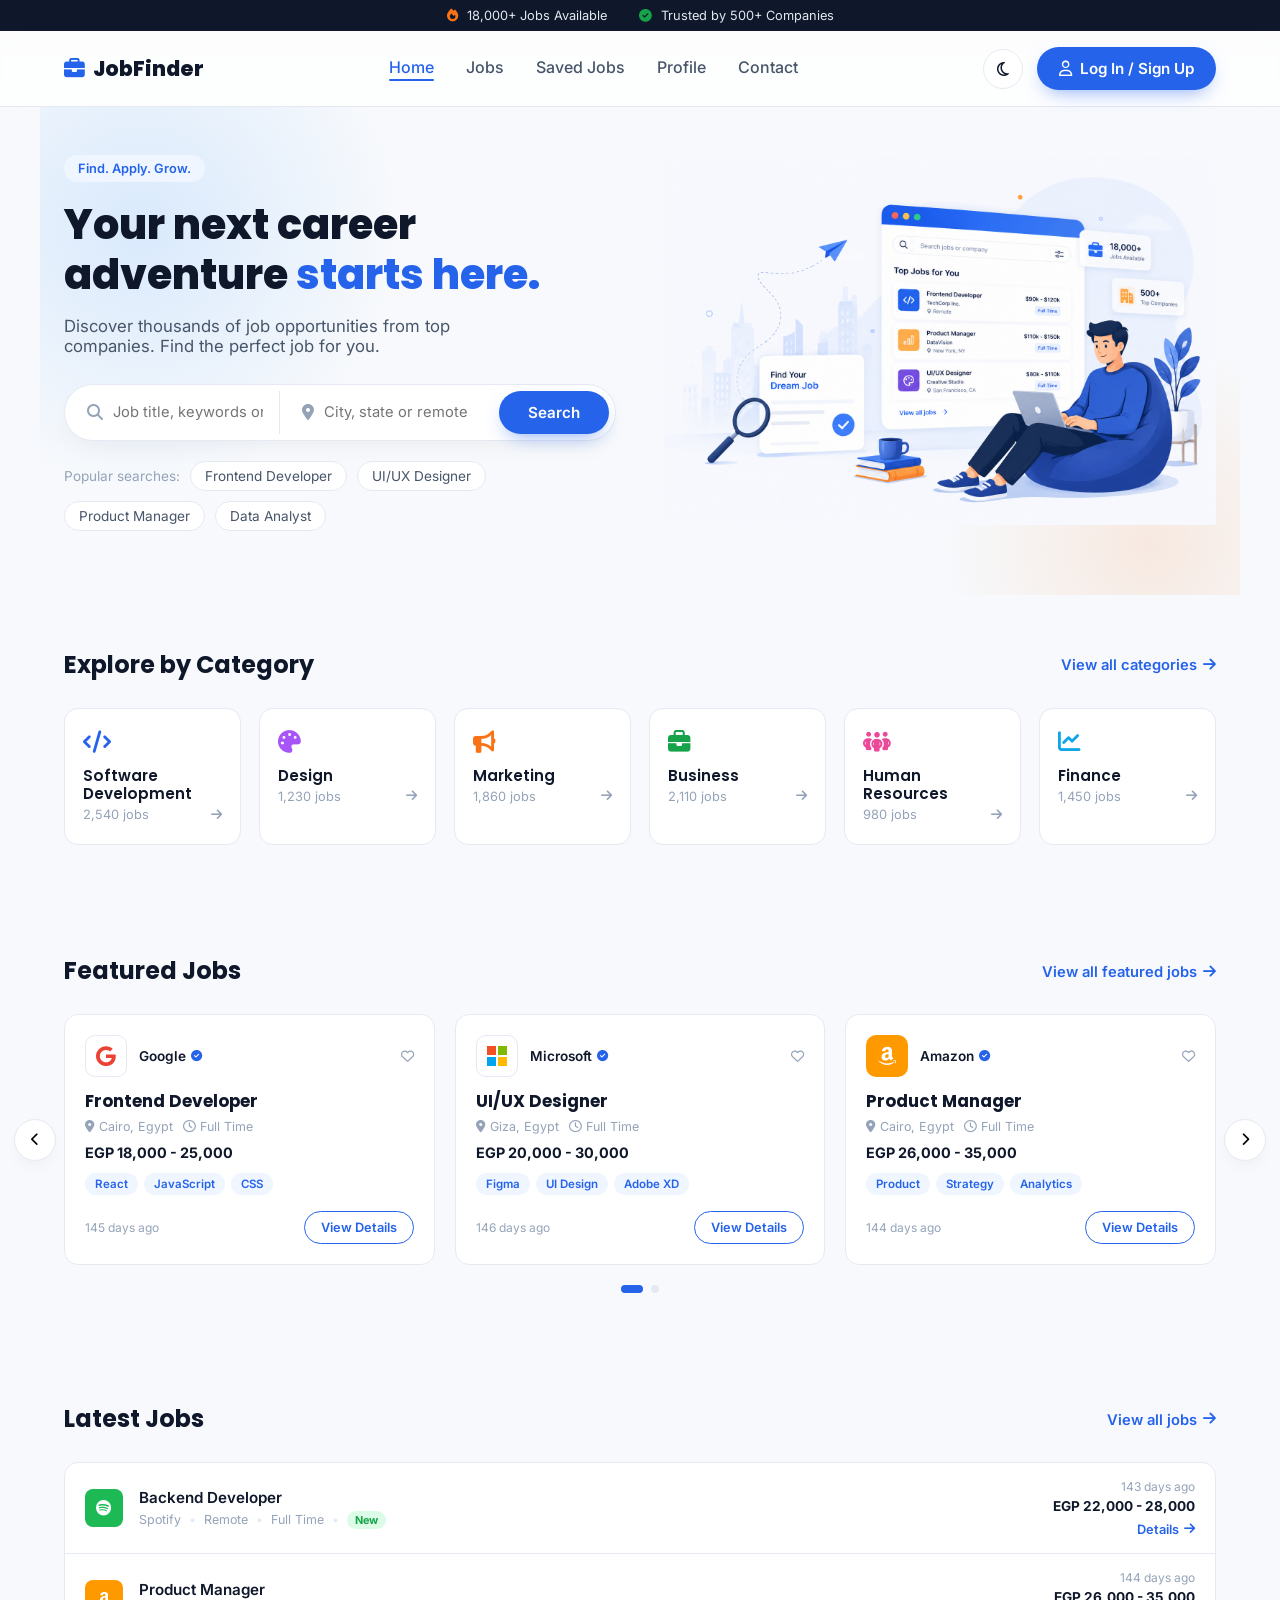
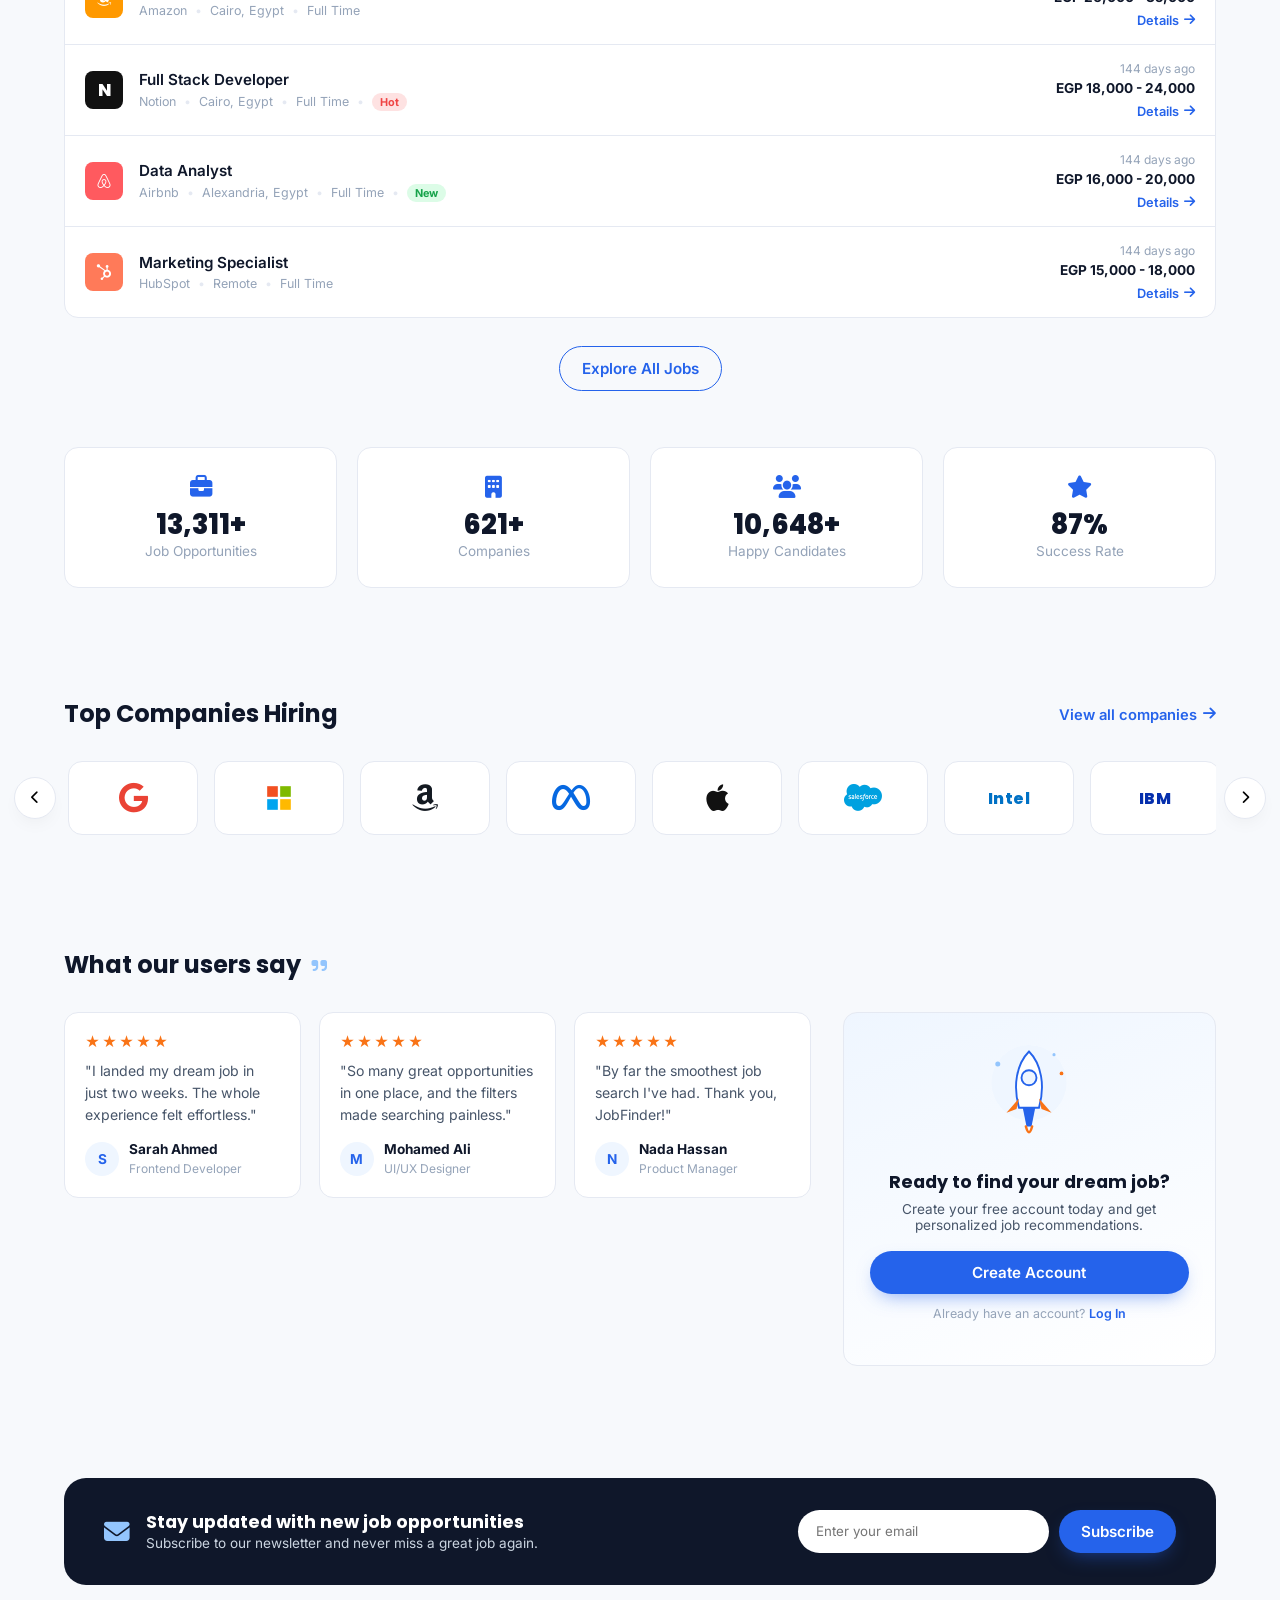
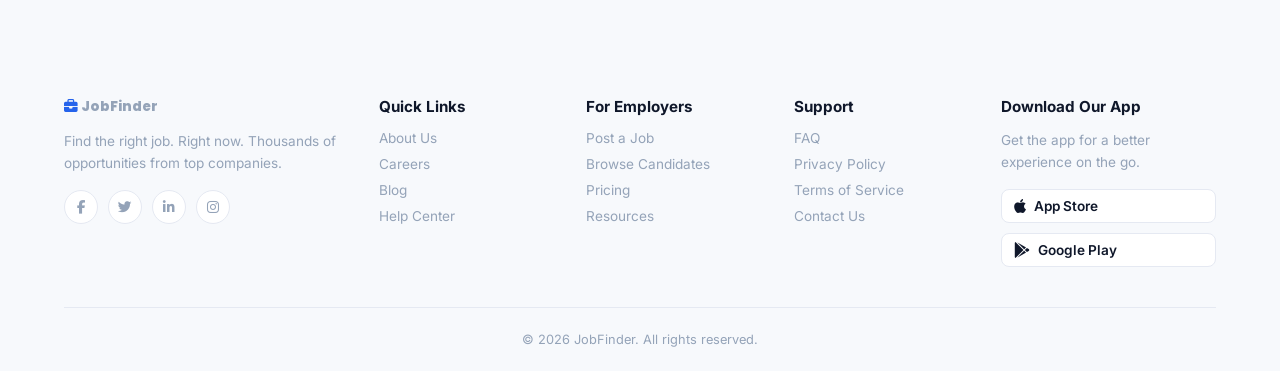
==== commit 619b0db2: "Add website favicon" ====
--- a/index.html
+++ b/index.html
@@ -8,7 +8,7 @@
 <link rel="preconnect" href="https://fonts.googleapis.com">
 <link href="https://fonts.googleapis.com/css2?family=Poppins:wght@400;500;600;700;800&family=Inter:wght@400;500;600&display=swap" rel="stylesheet">
 <link rel="stylesheet" href="https://cdnjs.cloudflare.com/ajax/libs/font-awesome/6.5.1/css/all.min.css">
-
+<link rel="icon" type="image/png" href="./assets/images/Job Finde Icon.png">
 <link rel="stylesheet" href="assets/css/style.css">
 <link rel="stylesheet" href="assets/css/components.css">
 <link rel="stylesheet" href="assets/css/sections.css">
--- a/assets/css/components.css
+++ b/assets/css/components.css
@@ -30,8 +30,8 @@
 }
 .carousel-btn:hover{ background:var(--primary); color:#fff; border-color:var(--primary); transform:translateY(-50%) translateY(-2px); }
 .carousel-btn:active{ transform:translateY(-50%) scale(.92); }
-.carousel-btn#featPrev, .carousel-btn#compPrev{ left:-8px; }
-.carousel-btn#featNext, .carousel-btn#compNext{ right:-8px; }
+.carousel-btn#featPrev, .carousel-btn#compPrev{ left:-50px; }
+.carousel-btn#featNext, .carousel-btn#compNext{ right:-50px; }
 
 .featured-viewport{
   width:100%;
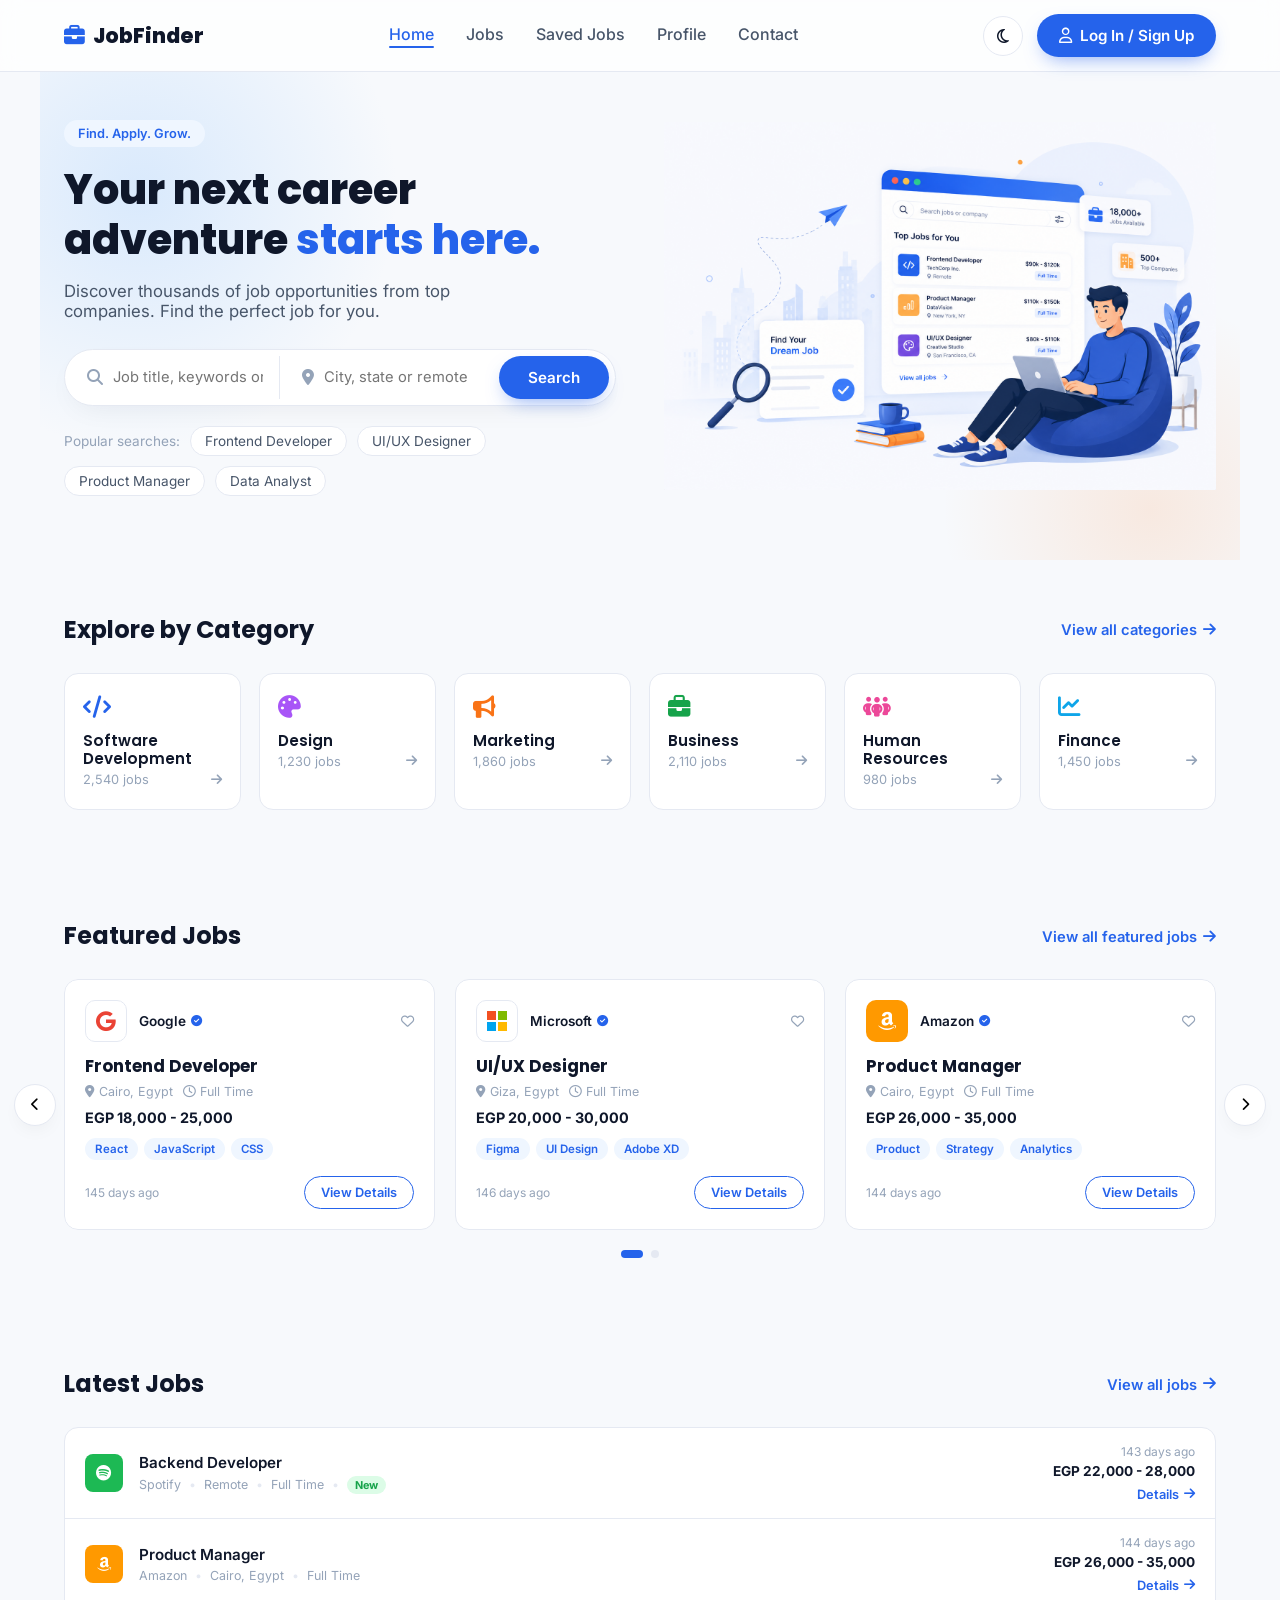
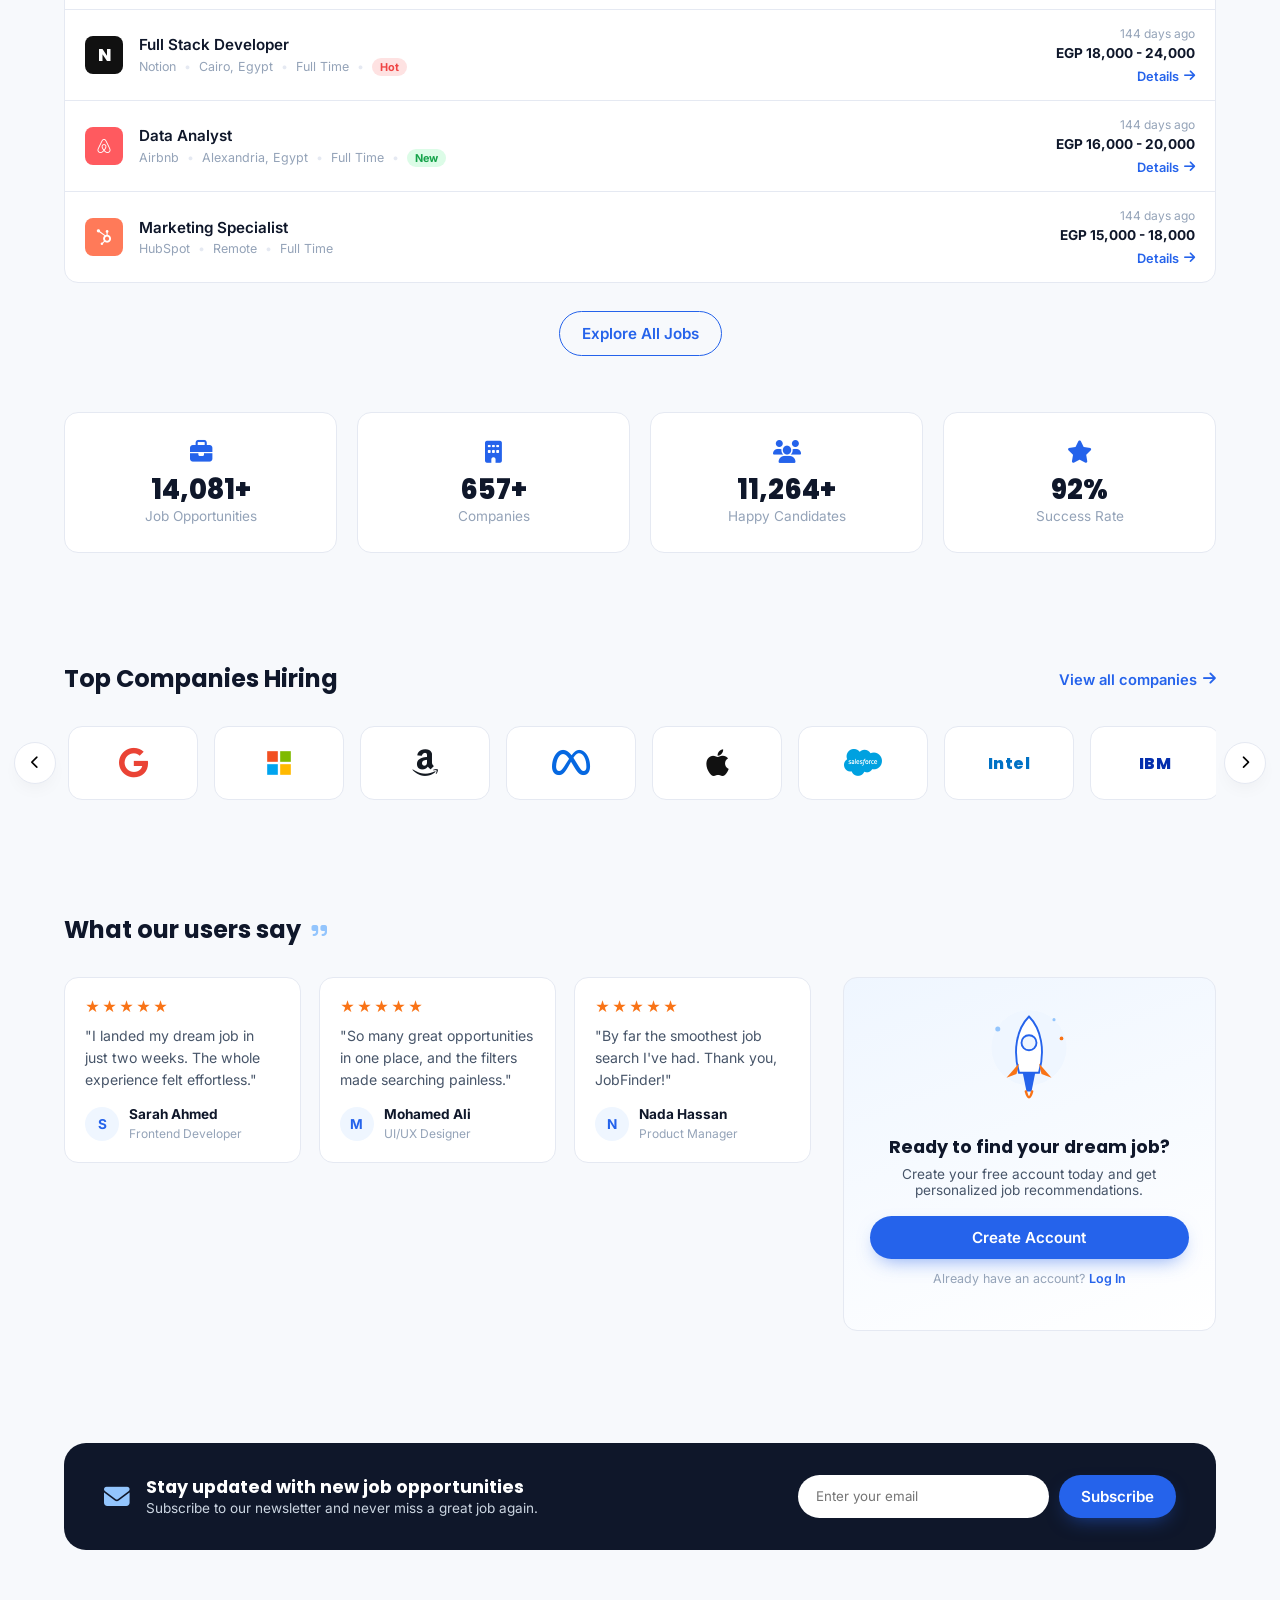
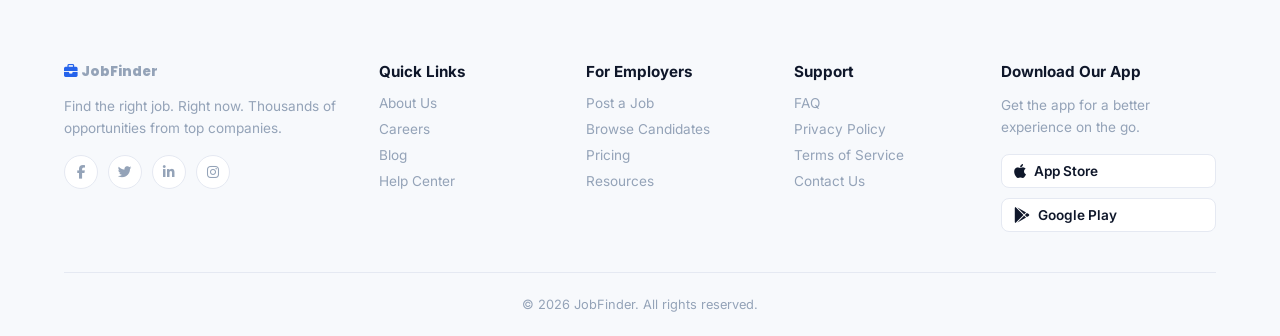
==== commit adf77c21: "editing on responsive mobil" ====
--- a/index.html
+++ b/index.html
@@ -16,12 +16,6 @@
 </head>
 <body>
 
-<!-- Top bar -->
-<div class="topbar">
-  <span><i class="fa-solid fa-fire"></i> 18,000+ Jobs Available</span>
-  <span><i class="fa-solid fa-circle-check"></i> Trusted by 500+ Companies</span>
-</div>
-
 <!-- Navbar (sticky) -->
 <div class="navbar-outer">
   <header class="navbar">
@@ -35,6 +29,11 @@
       <a href="pages/saved.html">Saved Jobs</a>
       <a href="pages/profile.html">Profile</a>
       <a href="pages/contact.html">Contact</a>
+      <!-- Login button for mobile menu -->
+      <a href="pages/profile.html" class="nav-login">
+        <i class="fa-regular fa-user"></i>
+        Log In / Sign Up
+      </a>
     </nav>
 
     <div class="nav-actions">
--- a/assets/css/style.css
+++ b/assets/css/style.css
@@ -34,6 +34,8 @@
 
   --container:1200px;
   --transition:.25s ease;
+
+  --gutter: 24px;
 }
 
 .dark{
@@ -57,7 +59,7 @@
   background:var(--bg);
   color:var(--ink);
   transition:background var(--transition), color var(--transition);
-  overflow-x:hidden;
+  overflow-x:clip;
 }
 
 h1,h2,h3{ font-family:var(--font-display); color:var(--ink); line-height:1.2; }
@@ -70,7 +72,7 @@
 .section{
   max-width:var(--container);
   margin:0 auto;
-  padding:56px 24px;
+  padding:56px var(--gutter);
 }
 .section-head{
   display:flex;
@@ -150,8 +152,8 @@
   justify-content:space-between;
   max-width:var(--container);
   margin:0 auto;
-  padding:16px 24px;
-  position:relative;
+  padding: 14px var(--gutter);
+  /* position:relative; */
 }
 .logo{
   font-family:var(--font-display);
@@ -180,6 +182,9 @@
   background:var(--primary);
   border-radius:2px;
 }
+.nav-links a.nav-login {
+  display: none;
+}
 
 .nav-actions{ display:flex; align-items:center; gap:14px; }
 .menu-toggle{ display:none; }
@@ -190,7 +195,7 @@
   overflow:hidden;
   max-width:var(--container);
   margin:0 auto;
-  padding:48px 24px 64px;
+  padding: 48px var(--gutter) 64px;
   display:grid;
   grid-template-columns:1fr 1fr;
   gap:48px;
@@ -358,3 +363,20 @@
 
 .category-card h3{ font-size:.95rem; margin-bottom:4px; font-weight:600; }
 .category-card p{ font-size:.8rem; color:var(--ink-faint); display:flex; align-items:center; justify-content:space-between; }
+.category-grid>*,
+.featured-page>*,
+.saved-jobs-grid>*,
+.similar-jobs-grid>*,
+.testimonial-cards>*,
+.footer-grid>*,
+.contact-grid>*,
+.jobs-layout>* {
+  min-width: 0;
+}
+
+.job-card h3,
+.category-card h3,
+.latest-item .info,
+.profile-list-item .info {
+  overflow-wrap: anywhere;
+}
--- a/assets/css/sections.css
+++ b/assets/css/sections.css
@@ -202,7 +202,7 @@
 .footer{
   max-width:var(--container);
   margin:0 auto;
-  padding:56px 24px 24px;
+  padding: 56px var(--gutter) 24px;
 }
 .footer-grid{
   display:grid;
--- a/assets/css/responsive.css
+++ b/assets/css/responsive.css
@@ -41,93 +41,346 @@
 }
 
 /* ============ Mobile ============ */
-@media (max-width: 768px){
-  .topbar{ font-size:.7rem; gap:16px; }
-
-  .nav-links{
-    display:none;
-    position:absolute;
-    top:100%;
-    left:0;
-    right:0;
-    flex-direction:column;
-    gap:0;
-    background:var(--surface);
-    border-bottom:1px solid var(--border);
-    padding:8px 24px 16px;
-  }
-  .nav-links.show{ display:flex; }
-  .nav-links a{ padding:12px 0; border-bottom:1px solid var(--border); }
-  .nav-links a:last-child{ border-bottom:none; }
-
-  .menu-toggle{ display:flex; }
-  .nav-actions .btn span{ display:none; }
-
-  .hero{ grid-template-columns:1fr; padding-top:24px; }
-  .hero-art{ order:-1; }
-  .hero-text h1{ font-size:2rem; }
-  .hero-text h1 br{ display:none; }
-
-  .search-bar{
-    flex-direction:column;
-    border-radius:var(--radius-md);
-  }
-  .search-field{ border-right:none; border-bottom:1px solid var(--border); width:100%; }
-  .search-bar .btn{ width:100%; border-radius:var(--radius-md); }
-
-  .category-grid{ grid-template-columns:repeat(2,1fr); }
-
-  .featured-page{ grid-template-columns:1fr; gap:14px; }
-  .carousel-btn{ width:36px; height:36px; }
-
-  .latest-item{ flex-wrap:wrap; }
-  .latest-item .right{ width:100%; text-align:left; margin-top:8px; }
-  .latest-item:hover{ padding-left:20px; }
-
-  .stats{ grid-template-columns:repeat(2,1fr); }
-
-  .testimonial-cards{ grid-template-columns:1fr; }
-
-  .newsletter{ flex-direction:column; align-items:flex-start; padding:26px 22px; }
-  .newsletter form{ width:100%; }
-  .newsletter input{ flex:1; min-width:0; }
-
-  .footer-grid{ grid-template-columns:1fr 1fr; }
-
-  /* Jobs page */
-  .jobs-hero h1{ font-size:1.6rem; }
-  .job-list-item{ flex-wrap:wrap; }
-  .job-list-side{
-    flex-direction:row;
-    align-items:center;
-    justify-content:space-between;
-    width:100%;
-    min-width:0;
-    text-align:left;
-  }
-  .job-list-side .btn{ width:auto; }
-
-  /* Job Details */
-  .job-header-top{ flex-wrap:wrap; }
-  .job-header-bottom{ flex-direction:column; align-items:stretch; }
-  .apply-btn{ margin-left:0; width:100%; }
-  .job-header-bottom .skills{ order:2; }
-  .similar-jobs-grid{ grid-template-columns:1fr; }
-
-  /* Saved Jobs */
-  .saved-jobs-grid{ grid-template-columns:1fr; }
-
-  /* Profile */
-  .profile-header{ flex-wrap:wrap; text-align:center; justify-content:center; }
-  .profile-header .btn{ width:100%; }
-  .profile-stats{ grid-template-columns:1fr 1fr; }
-  .profile-list-item{ flex-wrap:wrap; }
-  .profile-list-item .right{ width:100%; text-align:left; margin-top:6px; }
-
-  /* Contact */
-  .contact-header h1{ font-size:1.6rem; }
-  .contact-form{ padding:22px; }
-  .contact-form .form-row{ grid-template-columns:1fr; }
+@media (max-width: 768px) {
+  :root {
+    --gutter: 16px;
+  }
+
+  /* ---------- Top bar ---------- */
+  .topbar {
+    flex-wrap: wrap;
+    gap: 2px 14px;
+    font-size: .7rem;
+    padding: 6px var(--gutter);
+    text-align: center;
+  }
+
+  /* ---------- Layout ---------- */
+  .section {
+    padding-block: 36px;
+  }
+
+  .section-head {
+    flex-wrap: wrap;
+    gap: 8px 16px;
+    margin-bottom: 20px;
+  }
+
+  .section-head h2 {
+    font-size: 1.25rem;
+  }
+
+  /* ---------- Navbar ---------- */
+  .navbar {
+    padding-block: 12px;
+    gap: 12px;
+  }
+
+  .nav-actions {
+    margin-left: auto;
+    gap: 10px;
+  }
+
+  /* Dark Mode + Hamburger على اليمين */
+  .nav-actions .btn {
+    display: none;
+  }
+
+  /* Login يختفي من الصف العلوي */
+  .menu-toggle {
+    display: flex;
+  }
+
+  .nav-links {
+    position: absolute;
+    top: 100%;
+    left: 0;
+    right: 0;
+    display: flex;
+    flex-direction: column;
+    gap: 0;
+    padding: 8px var(--gutter) 16px;
+    background: var(--surface);
+    border-bottom: 1px solid var(--border);
+    box-shadow: 0 18px 30px -18px var(--shadow-soft);
+
+    /* مخفية + جاهزة للأنيميشن */
+    opacity: 0;
+    visibility: hidden;
+    transform: translateY(-10px);
+    pointer-events: none;
+    transition: opacity .25s ease, transform .25s ease, visibility .25s;
+  }
+
+  .nav-links.show {
+    opacity: 1;
+    visibility: visible;
+    transform: translateY(0);
+    pointer-events: auto;
+  }
+
+  .nav-links a {
+    padding: 14px 0;
+    border-bottom: 1px solid var(--border);
+  }
+
+  .nav-links a.active::after {
+    display: none;
+  }
+
+  .nav-links a.nav-login {
+    display: flex;
+    align-items: center;
+    justify-content: center;
+    gap: 8px;
+    margin-top: 14px;
+    padding: 12px 22px;
+    border-bottom: none;
+    border-radius: var(--radius-full);
+    background: var(--primary);
+    color: #fff;
+    font-weight: 600;
+  }
+
+  .nav-links a.nav-login:hover {
+    background: var(--primary-dark);
+    color: #fff;
+  }
+
+  /* ---------- Hero ---------- */
+  .hero {
+    grid-template-columns: 1fr;
+    gap: 24px;
+    padding: 28px var(--gutter) 40px;
+    text-align: center;
+  }
+
+  .hero-text {
+    max-width: 520px;
+    margin-inline: auto;
+  }
+
+  /* عرض مناسب للنص */
+  .badge {
+    margin-bottom: 14px;
+  }
+
+  .hero-text h1 {
+    font-size: 1.9rem;
+    margin-bottom: 12px;
+  }
+
+  .hero-text h1 br {
+    display: none;
+  }
+
+  .hero-text>p {
+    font-size: .98rem;
+    max-width: none;
+    margin: 0 auto 24px;
+  }
+
+  .popular-searches {
+    justify-content: center;
+    margin-top: 16px;
+  }
+
+  .hero-art {
+    max-width: 380px;
+    margin-inline: auto;
+  }
+
+  /* ---------- Search bar ---------- */
+  .search-bar {
+    flex-direction: column;
+    align-items: stretch;
+    gap: 8px;
+    padding: 10px;
+    width: 100%;
+    text-align: left;
+    border-radius: var(--radius-md);
+  }
+
+  .search-bar .search-field {
+    flex: none;
+    width: 100%;
+    padding: 12px 14px;
+    border: 1px solid var(--border);
+    /* كل الحقول بنفس الشكل والعرض */
+    border-radius: var(--radius-sm);
+    background: var(--bg);
+  }
+
+  .search-field input {
+    font-size: 16px;
+  }
+
+  /* يمنع الـ zoom التلقائي في iPhone */
+  .search-bar .btn {
+    width: 100%;
+    min-width: 0;
+    padding: 14px;
+    border-radius: var(--radius-sm);
+  }
+
+  /* ---------- Cards & grids ---------- */
+  .category-grid {
+    grid-template-columns: repeat(2, 1fr);
+    gap: 12px;
+  }
+
+  .category-card {
+    padding: 16px 14px;
+  }
+
+  .featured-page {
+    grid-template-columns: 1fr;
+    gap: 14px;
+  }
+
+  .carousel-btn {
+    width: 34px;
+    height: 34px;
+  }
+
+  .carousel-btn#featPrev,
+  .carousel-btn#compPrev {
+    left: -4px;
+  }
+
+  .carousel-btn#featNext,
+  .carousel-btn#compNext {
+    right: -4px;
+  }
+
+  .latest-item {
+    flex-wrap: wrap;
+  }
+
+  .latest-item .right {
+    width: 100%;
+    text-align: left;
+    margin-top: 8px;
+  }
+
+  .latest-item:hover {
+    padding-left: 20px;
+  }
+
+  .stats {
+    grid-template-columns: repeat(2, 1fr);
+  }
+
+  .testimonial-cards {
+    grid-template-columns: 1fr;
+  }
+
+  .newsletter {
+    flex-direction: column;
+    align-items: flex-start;
+    padding: 26px 22px;
+  }
+
+  .newsletter form {
+    width: 100%;
+  }
+
+  .newsletter input {
+    flex: 1;
+    min-width: 0;
+  }
+
+  .footer-grid {
+    grid-template-columns: 1fr 1fr;
+  }
+
+  /* ---------- Jobs page ---------- */
+  .jobs-hero h1 {
+    font-size: 1.6rem;
+  }
+
+  .job-list-item {
+    flex-wrap: wrap;
+  }
+
+  .job-list-side {
+    flex-direction: row;
+    align-items: center;
+    justify-content: space-between;
+    width: 100%;
+    min-width: 0;
+    text-align: left;
+  }
+
+  .job-list-side .btn {
+    width: auto;
+  }
+
+  /* ---------- Job Details ---------- */
+  .job-header-top {
+    flex-wrap: wrap;
+  }
+
+  .job-header-bottom {
+    flex-direction: column;
+    align-items: stretch;
+  }
+
+  .apply-btn {
+    margin-left: 0;
+    width: 100%;
+  }
+
+  .job-header-bottom .skills {
+    order: 2;
+  }
+
+  .similar-jobs-grid {
+    grid-template-columns: 1fr;
+  }
+
+  /* ---------- Saved Jobs ---------- */
+  .saved-jobs-grid {
+    grid-template-columns: 1fr;
+  }
+
+  /* ---------- Profile ---------- */
+  .profile-header {
+    flex-wrap: wrap;
+    text-align: center;
+    justify-content: center;
+  }
+
+  .profile-header .btn {
+    width: 100%;
+  }
+
+  .profile-stats {
+    grid-template-columns: 1fr 1fr;
+  }
+
+  .profile-list-item {
+    flex-wrap: wrap;
+  }
+
+  .profile-list-item .right {
+    width: 100%;
+    text-align: left;
+    margin-top: 6px;
+  }
+
+  /* ---------- Contact ---------- */
+  .contact-header h1 {
+    font-size: 1.6rem;
+  }
+
+  .contact-form {
+    padding: 22px;
+  }
+
+  .contact-form .form-row {
+    grid-template-columns: 1fr;
+  }
 }
 
 @media (max-width: 480px){
